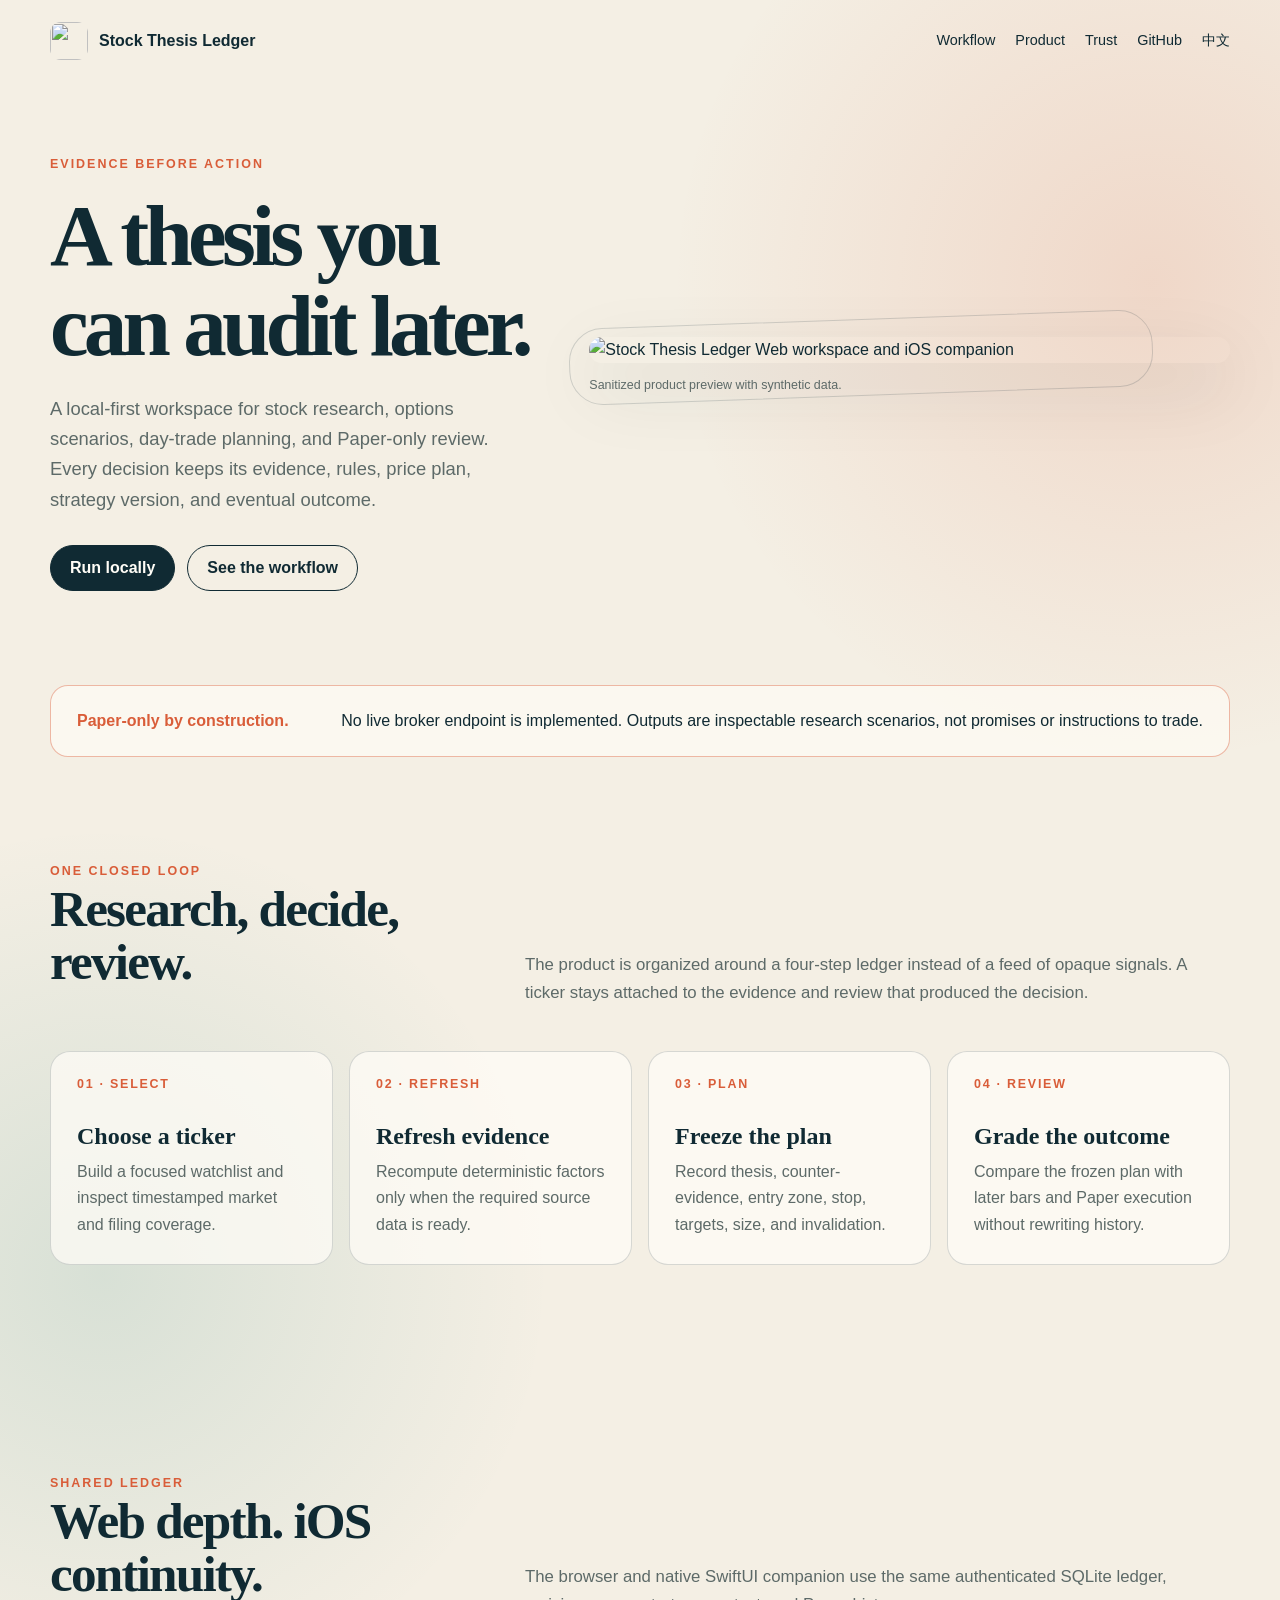
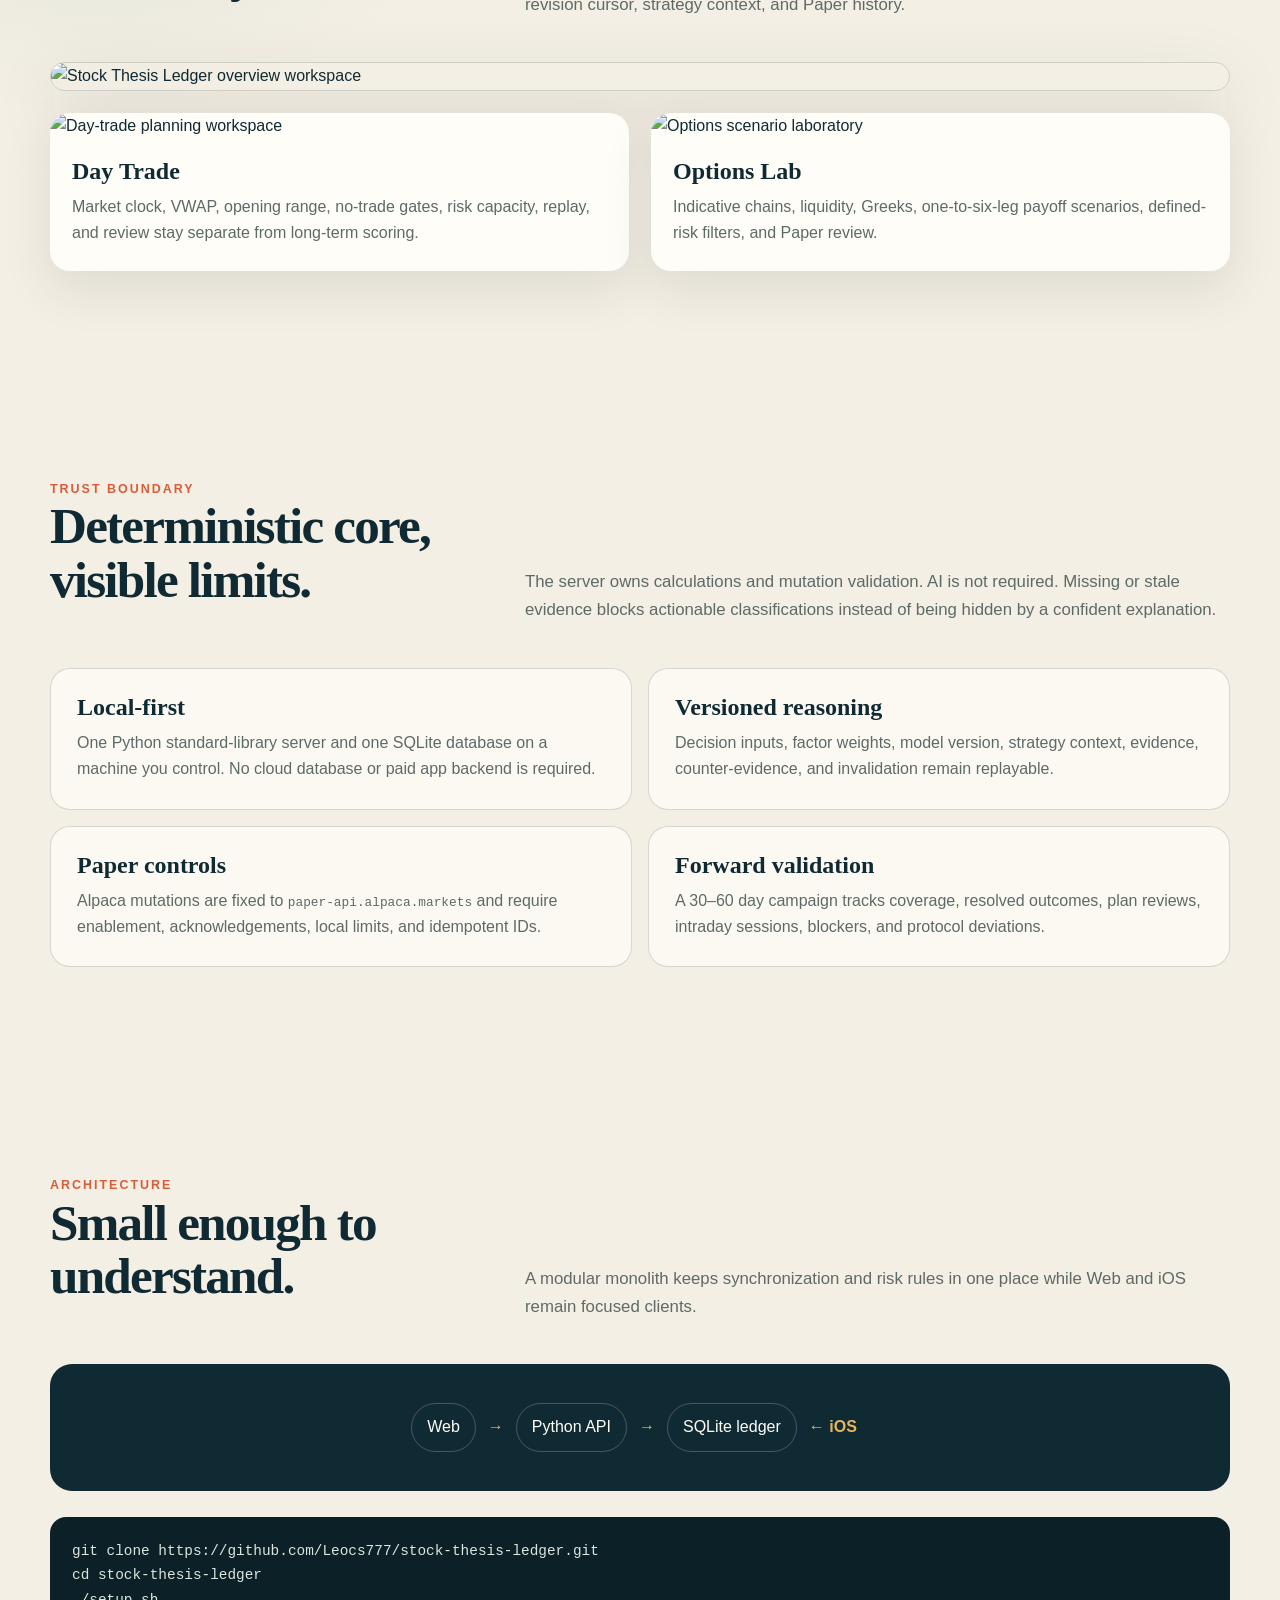
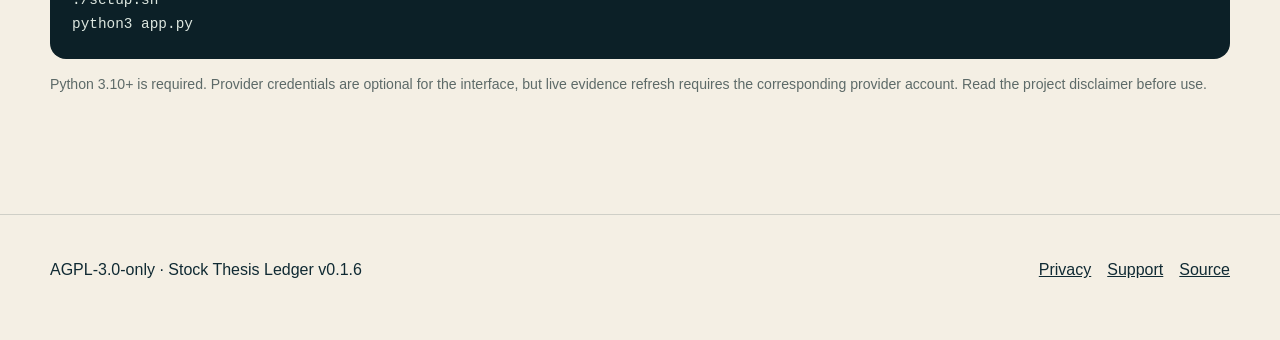
==== site/index.html @ 7fbb30e2 "Publish phase one site and validation toolkit" ====
<!doctype html>
<html lang="en">
<head>
  <meta charset="utf-8">
  <meta name="viewport" content="width=device-width, initial-scale=1">
  <meta name="description" content="Stock Thesis Ledger is a local-first, explainable stock research and Paper-only review workspace for Web and iOS.">
  <title>Stock Thesis Ledger — Evidence before action</title>
  <link rel="icon" href="assets/investor-lab-logo.png">
  <link rel="stylesheet" href="styles.css">
</head>
<body>
  <header class="shell topbar">
    <a class="brand" href="./"><img src="assets/investor-lab-logo.png" alt=""><span>Stock Thesis Ledger</span></a>
    <nav class="nav" aria-label="Primary">
      <a href="#workflow">Workflow</a><a href="#product">Product</a><a href="#trust">Trust</a>
      <a href="https://github.com/Leocs777/stock-thesis-ledger">GitHub</a>
      <a class="language" href="zh-CN/" lang="zh-Hans">中文</a>
    </nav>
  </header>

  <main>
    <section class="shell hero">
      <div class="reveal">
        <div class="eyebrow">Evidence before action</div>
        <h1>A thesis you can audit later.</h1>
        <p class="lede">A local-first workspace for stock research, options scenarios, day-trade planning, and Paper-only review. Every decision keeps its evidence, rules, price plan, strategy version, and eventual outcome.</p>
        <div class="actions">
          <a class="button primary" href="https://github.com/Leocs777/stock-thesis-ledger#quick-start">Run locally</a>
          <a class="button secondary" href="#workflow">See the workflow</a>
        </div>
      </div>
      <div class="hero-visual reveal">
        <img src="assets/github-hero-v1.png" alt="Stock Thesis Ledger Web workspace and iOS companion">
        <p class="caption">Sanitized product preview with synthetic data.</p>
      </div>
    </section>

    <div class="shell paper-banner reveal">
      <strong>Paper-only by construction.</strong>
      <span>No live broker endpoint is implemented. Outputs are inspectable research scenarios, not promises or instructions to trade.</span>
    </div>

    <section class="shell section" id="workflow">
      <div class="section-head reveal"><div><div class="eyebrow">One closed loop</div><h2>Research, decide, review.</h2></div><p>The product is organized around a four-step ledger instead of a feed of opaque signals. A ticker stays attached to the evidence and review that produced the decision.</p></div>
      <div class="workflow">
        <article class="card reveal"><span class="number">01 · SELECT</span><h3>Choose a ticker</h3><p>Build a focused watchlist and inspect timestamped market and filing coverage.</p></article>
        <article class="card reveal"><span class="number">02 · REFRESH</span><h3>Refresh evidence</h3><p>Recompute deterministic factors only when the required source data is ready.</p></article>
        <article class="card reveal"><span class="number">03 · PLAN</span><h3>Freeze the plan</h3><p>Record thesis, counter-evidence, entry zone, stop, targets, size, and invalidation.</p></article>
        <article class="card reveal"><span class="number">04 · REVIEW</span><h3>Grade the outcome</h3><p>Compare the frozen plan with later bars and Paper execution without rewriting history.</p></article>
      </div>
    </section>

    <section class="shell section" id="product">
      <div class="section-head reveal"><div><div class="eyebrow">Shared ledger</div><h2>Web depth. iOS continuity.</h2></div><p>The browser and native SwiftUI companion use the same authenticated SQLite ledger, revision cursor, strategy context, and Paper history.</p></div>
      <div class="product-shot reveal"><img src="assets/web-overview-preview.jpg" alt="Stock Thesis Ledger overview workspace"></div>
      <div class="split-shots">
        <article class="shot reveal"><img src="assets/web-day-trade-preview.jpg" alt="Day-trade planning workspace"><div><h3>Day Trade</h3><p>Market clock, VWAP, opening range, no-trade gates, risk capacity, replay, and review stay separate from long-term scoring.</p></div></article>
        <article class="shot reveal"><img src="assets/web-options-preview.jpg" alt="Options scenario laboratory"><div><h3>Options Lab</h3><p>Indicative chains, liquidity, Greeks, one-to-six-leg payoff scenarios, defined-risk filters, and Paper review.</p></div></article>
      </div>
    </section>

    <section class="shell section" id="trust">
      <div class="section-head reveal"><div><div class="eyebrow">Trust boundary</div><h2>Deterministic core, visible limits.</h2></div><p>The server owns calculations and mutation validation. AI is not required. Missing or stale evidence blocks actionable classifications instead of being hidden by a confident explanation.</p></div>
      <div class="trust-grid">
        <article class="card reveal"><h3>Local-first</h3><p>One Python standard-library server and one SQLite database on a machine you control. No cloud database or paid app backend is required.</p></article>
        <article class="card reveal"><h3>Versioned reasoning</h3><p>Decision inputs, factor weights, model version, strategy context, evidence, counter-evidence, and invalidation remain replayable.</p></article>
        <article class="card reveal"><h3>Paper controls</h3><p>Alpaca mutations are fixed to <code>paper-api.alpaca.markets</code> and require enablement, acknowledgements, local limits, and idempotent IDs.</p></article>
        <article class="card reveal"><h3>Forward validation</h3><p>A 30–60 day campaign tracks coverage, resolved outcomes, plan reviews, intraday sessions, blockers, and protocol deviations.</p></article>
      </div>
    </section>

    <section class="shell section">
      <div class="section-head reveal"><div><div class="eyebrow">Architecture</div><h2>Small enough to understand.</h2></div><p>A modular monolith keeps synchronization and risk rules in one place while Web and iOS remain focused clients.</p></div>
      <div class="architecture reveal"><span>Web</span><b>→</b><span>Python API</span><b>→</b><span>SQLite ledger</span><b>← iOS</b></div>
      <div class="terminal reveal"><pre>git clone https://github.com/Leocs777/stock-thesis-ledger.git
cd stock-thesis-ledger
./setup.sh
python3 app.py</pre></div>
      <p class="fine-print">Python 3.10+ is required. Provider credentials are optional for the interface, but live evidence refresh requires the corresponding provider account. Read the project disclaimer before use.</p>
    </section>
  </main>

  <footer><div class="shell footer-grid"><span>AGPL-3.0-only · Stock Thesis Ledger v0.1.6</span><div class="footer-links"><a href="privacy/">Privacy</a><a href="support/">Support</a><a href="https://github.com/Leocs777/stock-thesis-ledger">Source</a></div></div></footer>
  <script src="site.js"></script>
</body>
</html>
---- site/styles.css ----
:root {
  --paper: #f4efe4;
  --paper-deep: #e9dfcc;
  --ink: #102a33;
  --muted: #5d6a68;
  --line: rgba(16, 42, 51, 0.16);
  --signal: #d95d39;
  --teal: #0b766e;
  --white: #fffdf7;
  --shadow: 0 24px 70px rgba(28, 44, 45, 0.13);
}

* { box-sizing: border-box; }
html { scroll-behavior: smooth; }
body {
  margin: 0;
  color: var(--ink);
  background:
    radial-gradient(circle at 90% 8%, rgba(217, 93, 57, 0.16), transparent 30rem),
    radial-gradient(circle at 8% 36%, rgba(11, 118, 110, 0.12), transparent 28rem),
    var(--paper);
  font-family: "Avenir Next", Avenir, "Gill Sans", sans-serif;
  line-height: 1.65;
}

a { color: inherit; }
img { display: block; max-width: 100%; }
.shell { width: min(1180px, calc(100% - 36px)); margin: 0 auto; }

.topbar {
  display: flex;
  align-items: center;
  justify-content: space-between;
  gap: 24px;
  padding: 22px 0;
}
.brand { display: flex; align-items: center; gap: 11px; font-weight: 750; text-decoration: none; }
.brand img { width: 38px; height: 38px; border-radius: 11px; }
.nav { display: flex; align-items: center; gap: 20px; font-size: 0.9rem; }
.nav a { text-decoration: none; }
.nav a:hover { color: var(--signal); }

.hero {
  display: grid;
  grid-template-columns: 0.86fr 1.14fr;
  gap: 56px;
  align-items: center;
  padding: 72px 0 94px;
}
.eyebrow { color: var(--signal); font-size: 0.78rem; font-weight: 800; letter-spacing: 0.16em; text-transform: uppercase; }
h1, h2, h3 { font-family: "Iowan Old Style", "Palatino Linotype", Palatino, serif; line-height: 1.04; }
h1 { max-width: 680px; margin: 16px 0 22px; font-size: clamp(3rem, 6.8vw, 6rem); letter-spacing: -0.055em; }
h2 { margin: 0 0 18px; font-size: clamp(2.2rem, 4vw, 4rem); letter-spacing: -0.035em; }
h3 { margin: 0 0 10px; font-size: 1.5rem; }
.lede { max-width: 620px; color: var(--muted); font-size: 1.15rem; }
.actions { display: flex; flex-wrap: wrap; gap: 12px; margin-top: 30px; }
.button {
  display: inline-flex;
  align-items: center;
  min-height: 46px;
  padding: 0 19px;
  border: 1px solid var(--ink);
  border-radius: 999px;
  text-decoration: none;
  font-weight: 760;
}
.button.primary { color: var(--white); background: var(--ink); }
.button.primary:hover { background: var(--teal); border-color: var(--teal); }
.button.secondary:hover { color: var(--signal); border-color: var(--signal); }
.hero-visual { position: relative; }
.hero-visual::before {
  position: absolute;
  inset: -18px 12% 18% -20px;
  z-index: -1;
  border: 1px solid var(--line);
  border-radius: 34px;
  content: "";
  transform: rotate(-2deg);
}
.hero-visual img { border-radius: 22px; box-shadow: var(--shadow); }
.caption { margin-top: 12px; color: var(--muted); font-size: 0.78rem; }

.paper-banner {
  display: flex;
  justify-content: space-between;
  gap: 28px;
  padding: 22px 26px;
  border: 1px solid rgba(217, 93, 57, 0.42);
  border-radius: 18px;
  background: rgba(255, 253, 247, 0.62);
}
.paper-banner strong { color: var(--signal); }

.section { padding: 104px 0; }
.section-head { display: grid; grid-template-columns: 0.75fr 1.25fr; gap: 52px; align-items: end; margin-bottom: 44px; }
.section-head p { max-width: 700px; margin: 0; color: var(--muted); font-size: 1.05rem; }
.workflow, .feature-grid, .trust-grid { display: grid; gap: 16px; }
.workflow { grid-template-columns: repeat(4, 1fr); }
.feature-grid { grid-template-columns: repeat(3, 1fr); }
.trust-grid { grid-template-columns: repeat(2, 1fr); }
.card {
  position: relative;
  padding: 26px;
  overflow: hidden;
  border: 1px solid var(--line);
  border-radius: 20px;
  background: rgba(255, 253, 247, 0.72);
}
.card .number { display: block; margin-bottom: 34px; color: var(--signal); font: 700 0.78rem/1 "Avenir Next", sans-serif; letter-spacing: 0.14em; }
.card p { margin: 0; color: var(--muted); }
.card code { font-size: 0.8rem; }

.product-shot { margin-top: 28px; overflow: hidden; border: 1px solid var(--line); border-radius: 24px; box-shadow: var(--shadow); }
.product-shot img { width: 100%; }
.split-shots { display: grid; grid-template-columns: repeat(2, 1fr); gap: 22px; margin-top: 22px; }
.shot { overflow: hidden; border-radius: 20px; background: var(--white); box-shadow: 0 18px 50px rgba(28, 44, 45, 0.1); }
.shot div { padding: 20px 22px 24px; }
.shot p { margin: 0; color: var(--muted); }

.architecture {
  display: grid;
  grid-template-columns: repeat(7, auto);
  gap: 12px;
  align-items: center;
  justify-content: center;
  padding: 38px 20px;
  border: 1px solid var(--line);
  border-radius: 22px;
  background: var(--ink);
  color: var(--white);
}
.architecture span { padding: 10px 15px; border: 1px solid rgba(255,255,255,.22); border-radius: 999px; text-align: center; }
.architecture b { color: #e8b55d; }

.terminal { margin-top: 26px; padding: 22px; overflow-x: auto; border-radius: 16px; background: #0c2027; color: #dce6df; }
.terminal pre { margin: 0; font: 0.9rem/1.7 ui-monospace, SFMono-Regular, Menlo, monospace; }
.fine-print { color: var(--muted); font-size: 0.88rem; }
.legal { max-width: 840px; padding: 64px 0 100px; }
.legal h1 { font-size: clamp(2.8rem, 6vw, 5.4rem); }
.legal h2 { margin-top: 50px; font-size: 2rem; }
.legal p, .legal li { color: #344a4d; }
.legal .stamp { padding-bottom: 22px; border-bottom: 1px solid var(--line); color: var(--muted); }

footer { padding: 42px 0 56px; border-top: 1px solid var(--line); }
.footer-grid { display: flex; justify-content: space-between; gap: 28px; }
.footer-links { display: flex; flex-wrap: wrap; gap: 16px; }
.reveal { opacity: 0; transform: translateY(16px); transition: opacity .65s ease, transform .65s ease; }
.reveal.visible { opacity: 1; transform: none; }

@media (prefers-reduced-motion: reduce) {
  html { scroll-behavior: auto; }
  .reveal { opacity: 1; transform: none; transition: none; }
}
@media (max-width: 900px) {
  .hero, .section-head { grid-template-columns: 1fr; }
  .hero { padding-top: 38px; }
  .workflow { grid-template-columns: repeat(2, 1fr); }
  .feature-grid { grid-template-columns: 1fr 1fr; }
  .architecture { grid-template-columns: 1fr; }
  .architecture b { transform: rotate(90deg); }
}
@media (max-width: 620px) {
  .shell { width: min(100% - 24px, 1180px); }
  .nav a:not(.language) { display: none; }
  h1 { font-size: 3.35rem; }
  .hero { gap: 38px; padding-bottom: 68px; }
  .section { padding: 72px 0; }
  .workflow, .feature-grid, .trust-grid, .split-shots { grid-template-columns: 1fr; }
  .paper-banner, .footer-grid { flex-direction: column; }
}
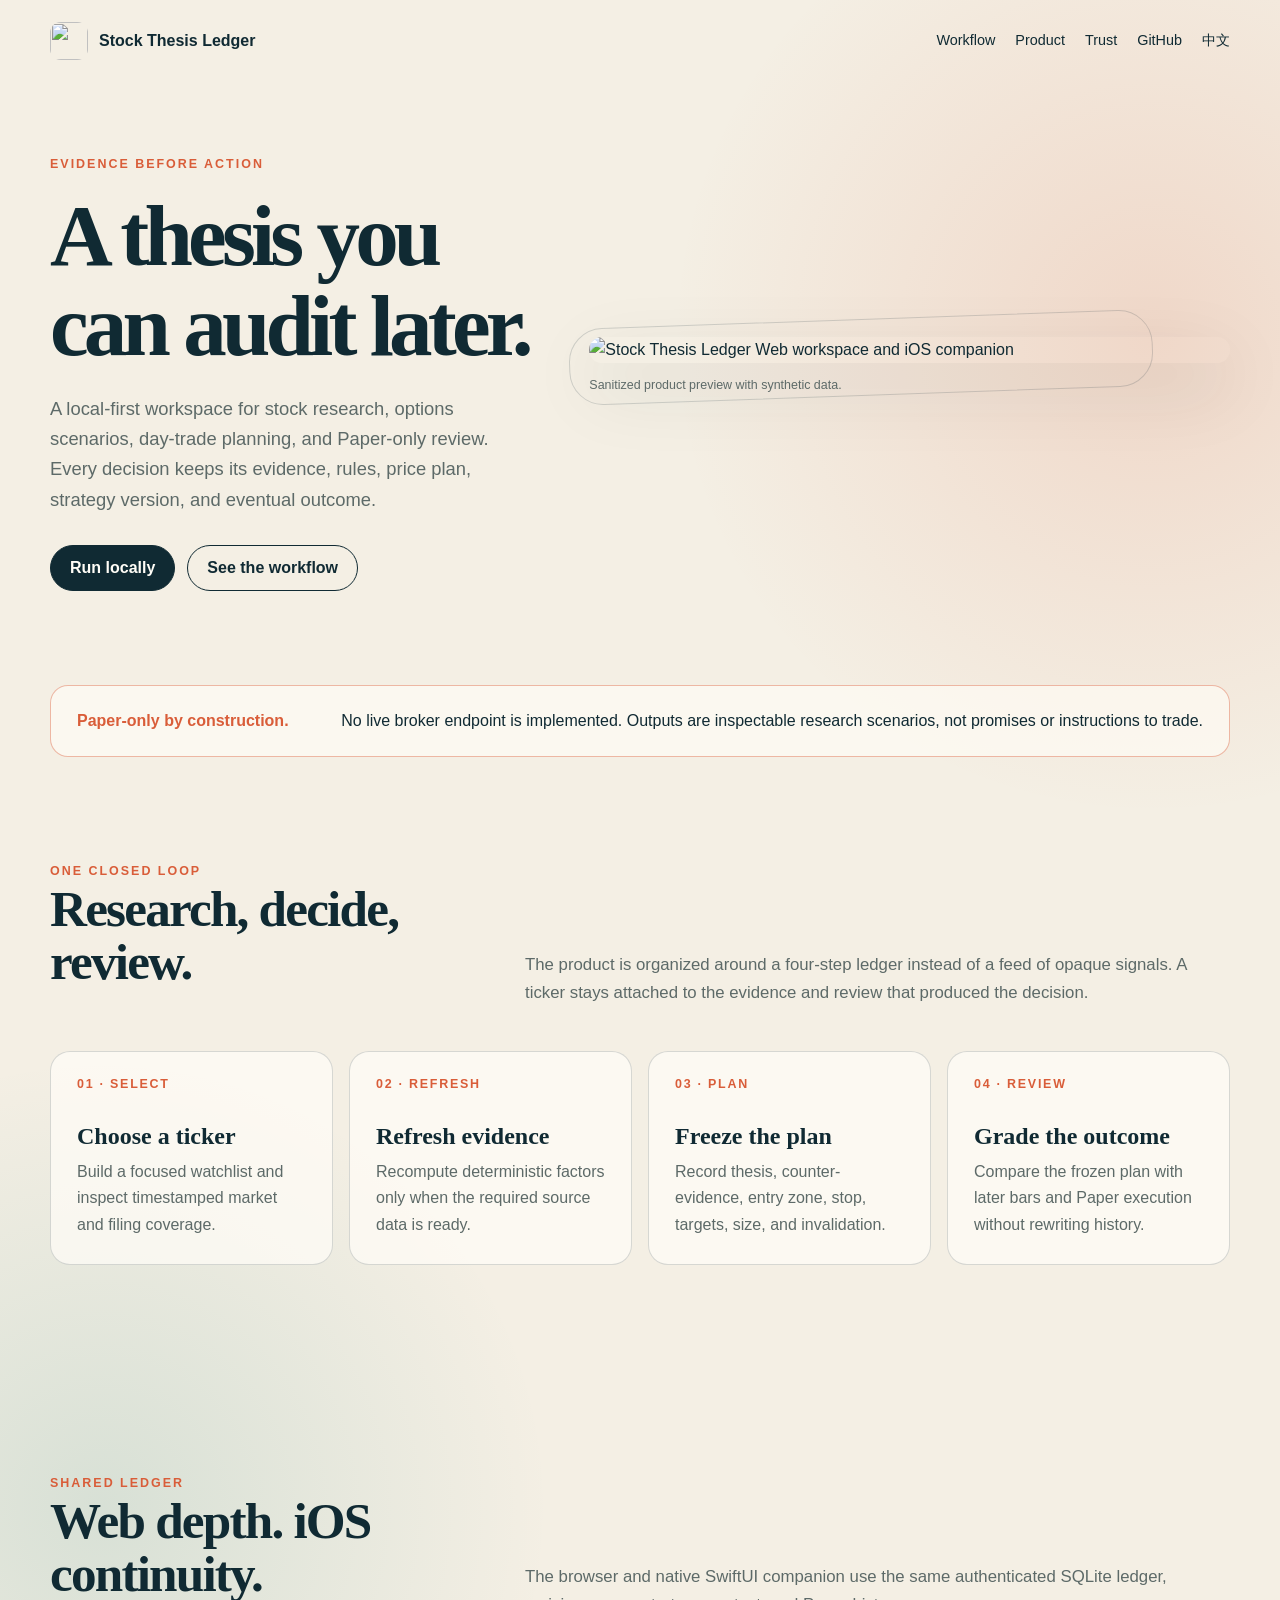
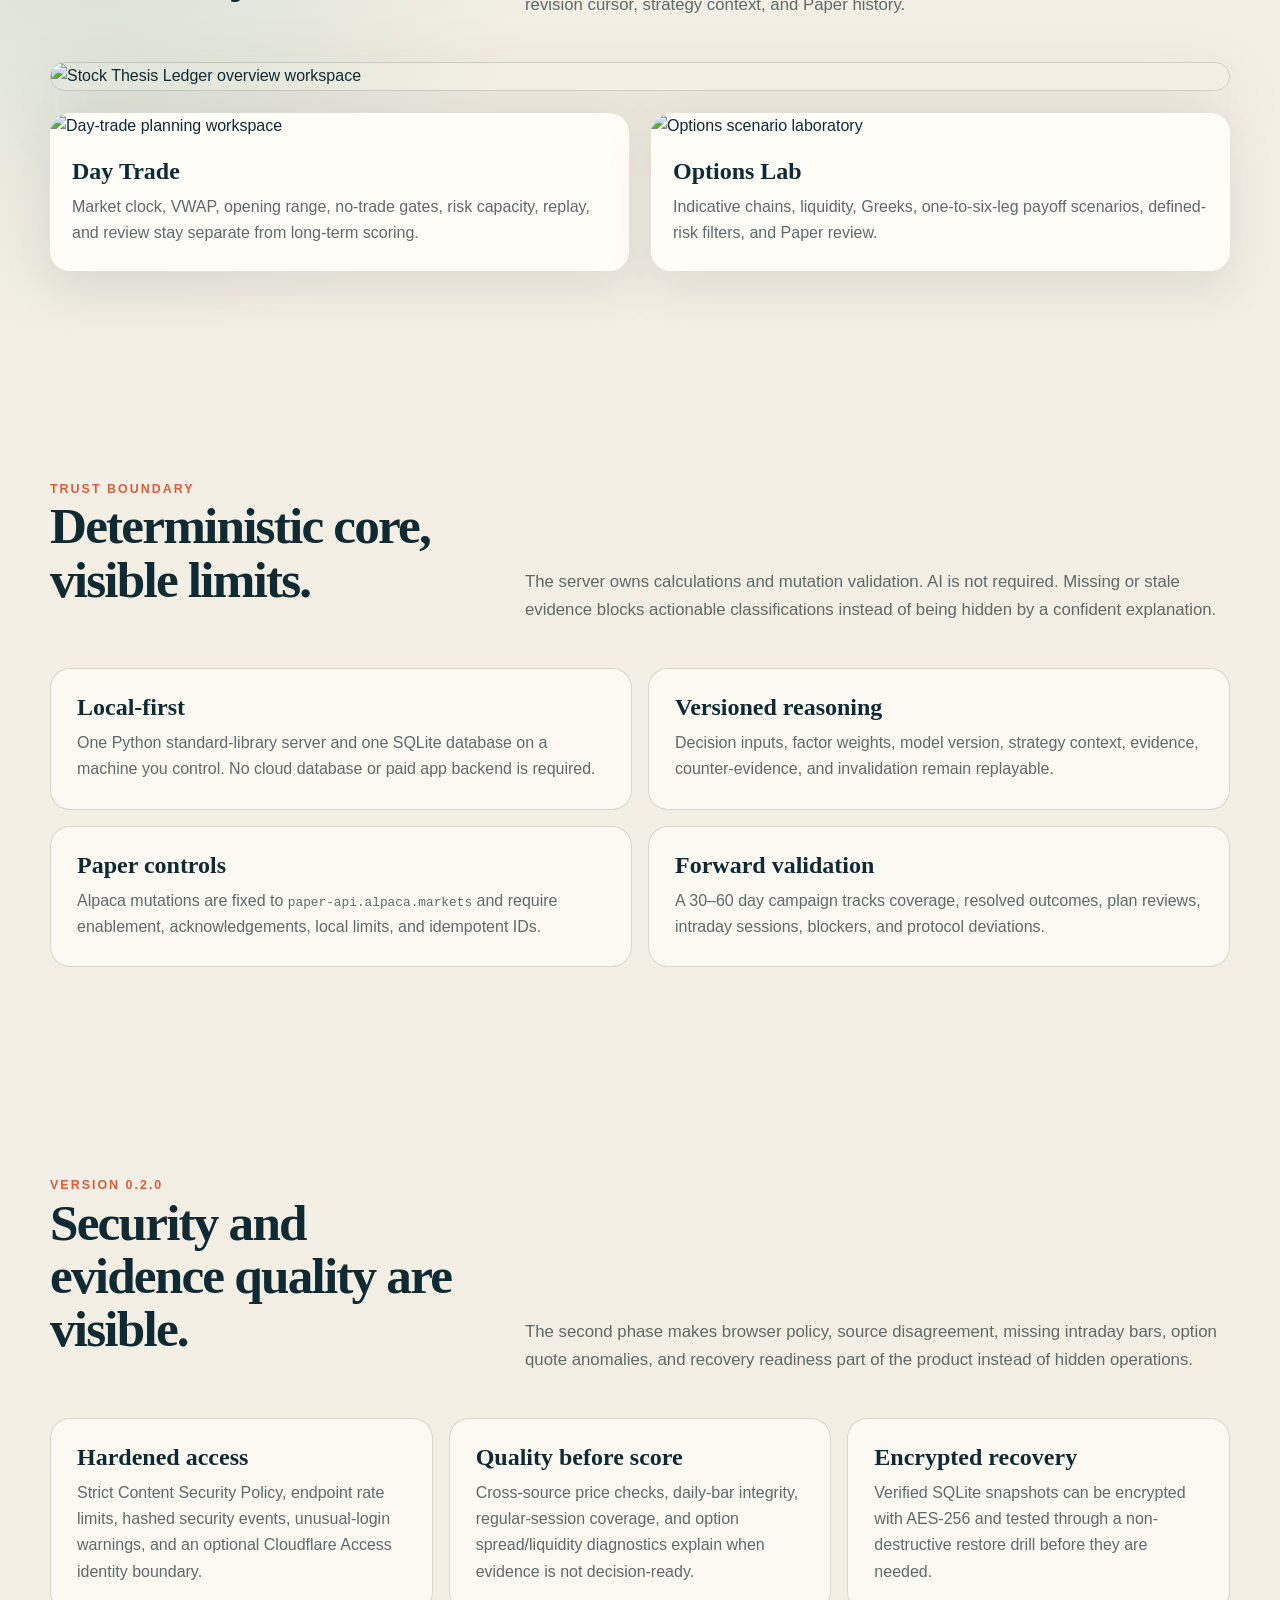
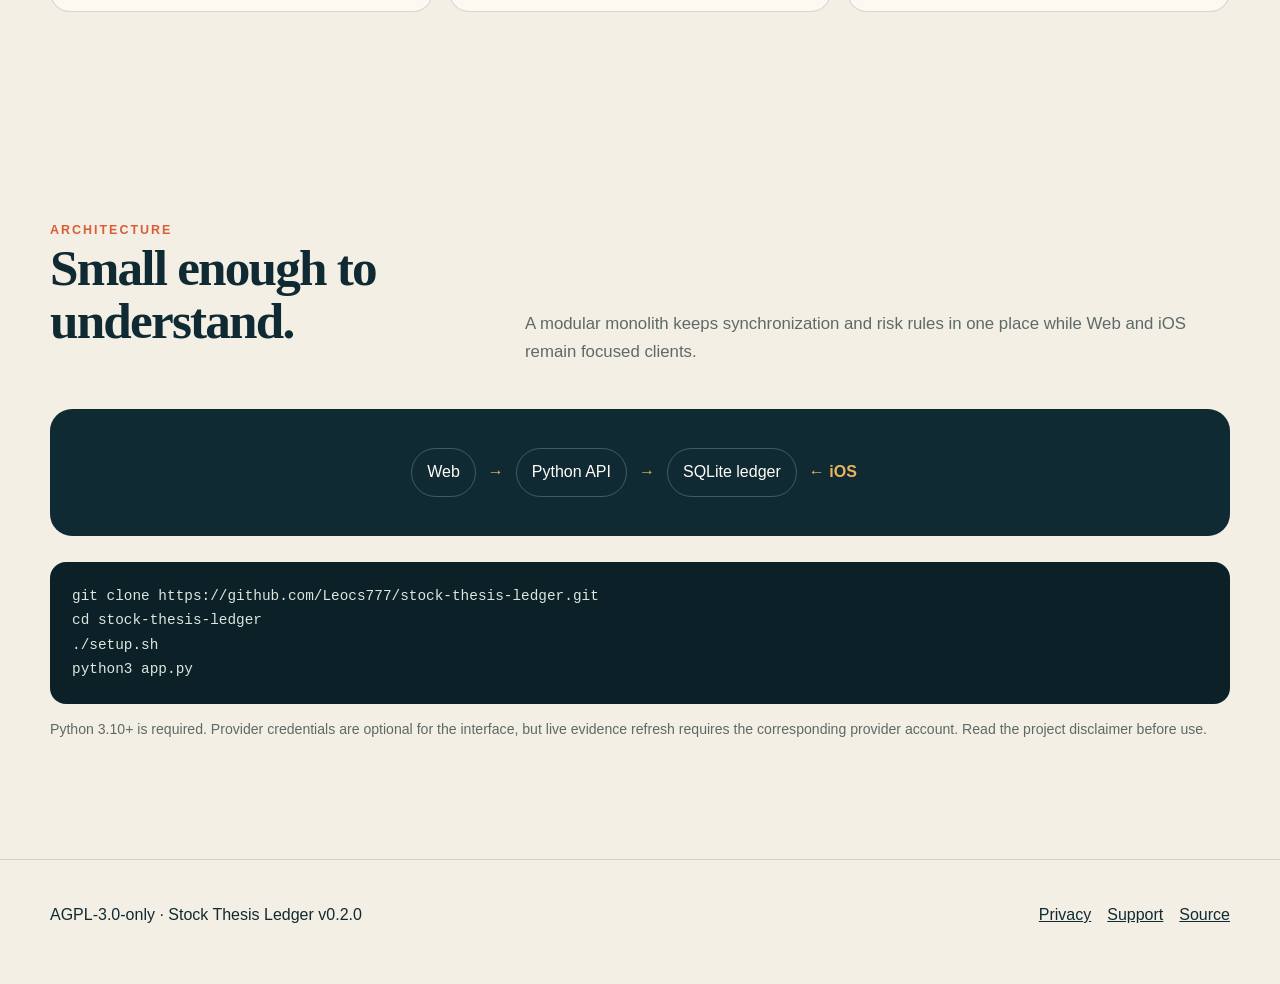
==== commit 8ae416a1: "Update v0.2.0 project pages" ====
--- a/site/index.html
+++ b/site/index.html
@@ -70,6 +70,15 @@
     </section>
 
     <section class="shell section">
+      <div class="section-head reveal"><div><div class="eyebrow">Version 0.2.0</div><h2>Security and evidence quality are visible.</h2></div><p>The second phase makes browser policy, source disagreement, missing intraday bars, option quote anomalies, and recovery readiness part of the product instead of hidden operations.</p></div>
+      <div class="feature-grid">
+        <article class="card reveal"><h3>Hardened access</h3><p>Strict Content Security Policy, endpoint rate limits, hashed security events, unusual-login warnings, and an optional Cloudflare Access identity boundary.</p></article>
+        <article class="card reveal"><h3>Quality before score</h3><p>Cross-source price checks, daily-bar integrity, regular-session coverage, and option spread/liquidity diagnostics explain when evidence is not decision-ready.</p></article>
+        <article class="card reveal"><h3>Encrypted recovery</h3><p>Verified SQLite snapshots can be encrypted with AES-256 and tested through a non-destructive restore drill before they are needed.</p></article>
+      </div>
+    </section>
+
+    <section class="shell section">
       <div class="section-head reveal"><div><div class="eyebrow">Architecture</div><h2>Small enough to understand.</h2></div><p>A modular monolith keeps synchronization and risk rules in one place while Web and iOS remain focused clients.</p></div>
       <div class="architecture reveal"><span>Web</span><b>→</b><span>Python API</span><b>→</b><span>SQLite ledger</span><b>← iOS</b></div>
       <div class="terminal reveal"><pre>git clone https://github.com/Leocs777/stock-thesis-ledger.git
@@ -80,7 +89,7 @@
     </section>
   </main>
 
-  <footer><div class="shell footer-grid"><span>AGPL-3.0-only · Stock Thesis Ledger v0.1.6</span><div class="footer-links"><a href="privacy/">Privacy</a><a href="support/">Support</a><a href="https://github.com/Leocs777/stock-thesis-ledger">Source</a></div></div></footer>
+  <footer><div class="shell footer-grid"><span>AGPL-3.0-only · Stock Thesis Ledger v0.2.0</span><div class="footer-links"><a href="privacy/">Privacy</a><a href="support/">Support</a><a href="https://github.com/Leocs777/stock-thesis-ledger">Source</a></div></div></footer>
   <script src="site.js"></script>
 </body>
 </html>
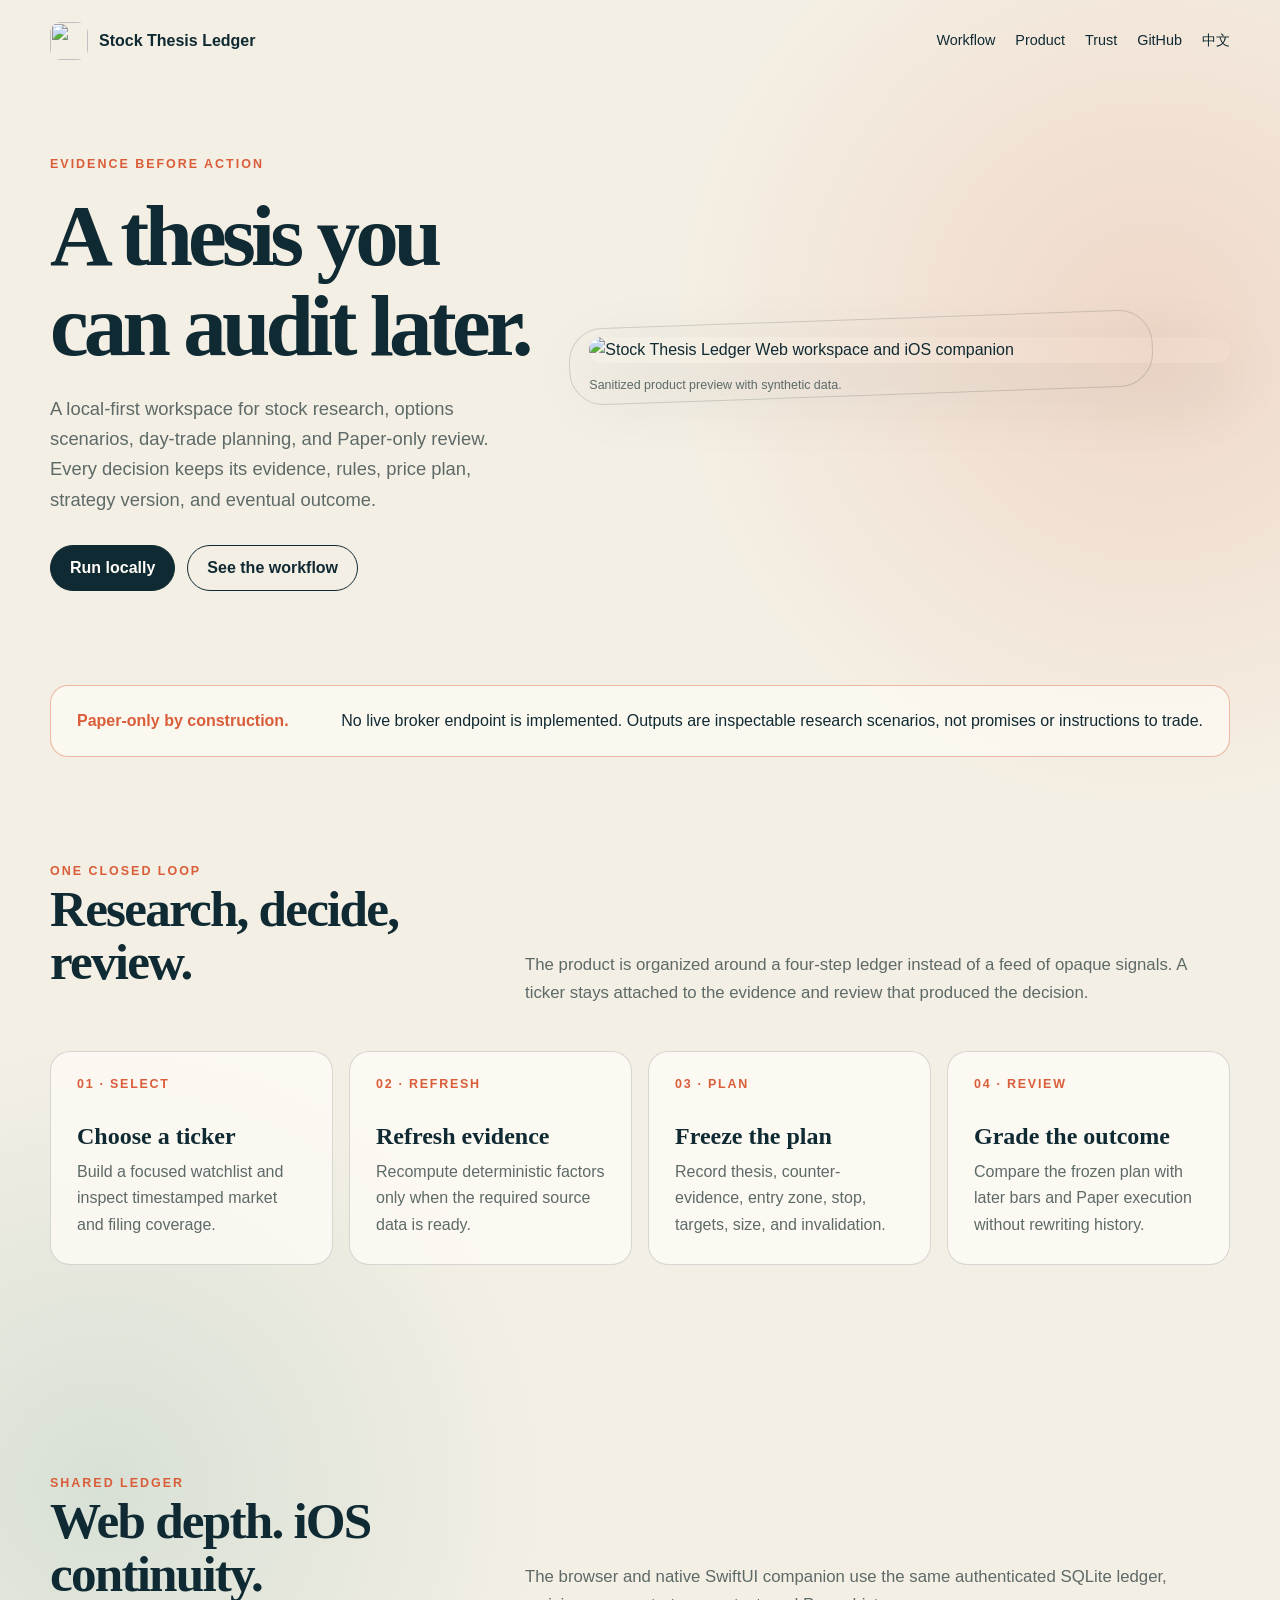
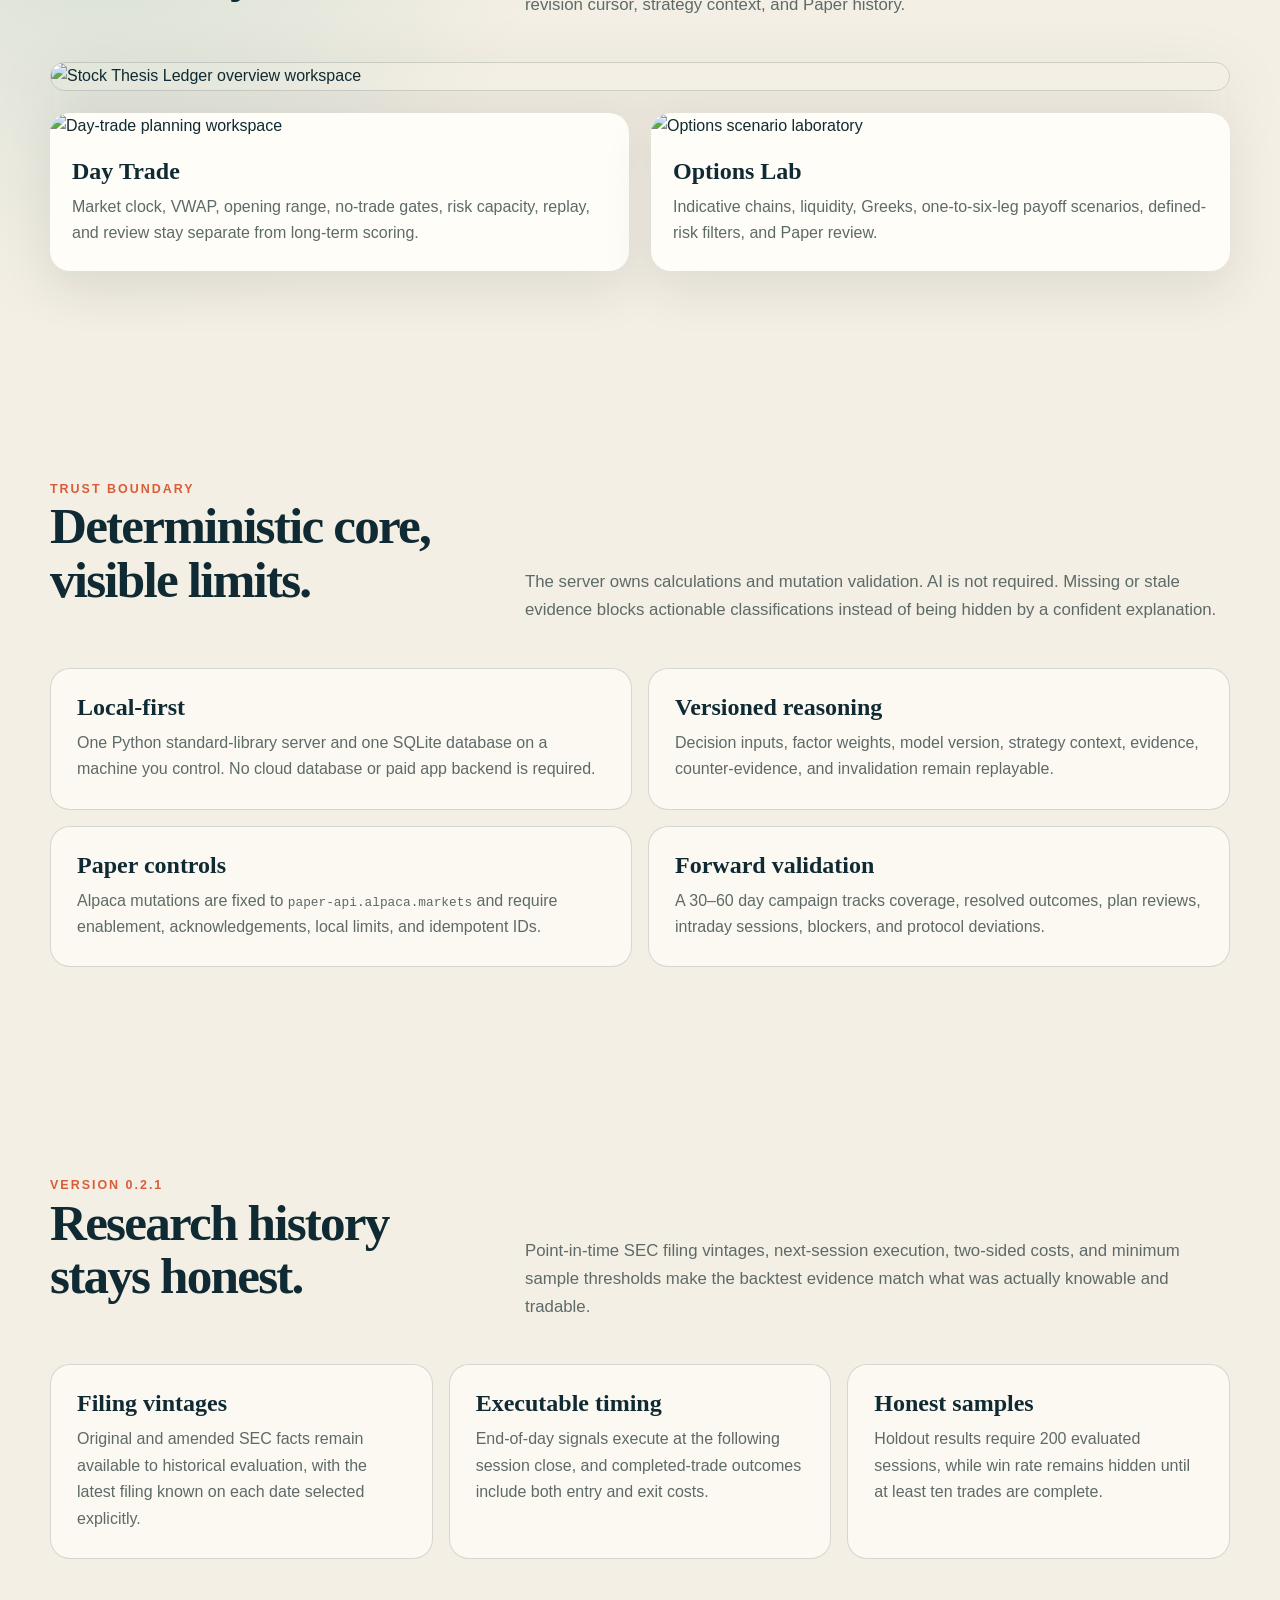
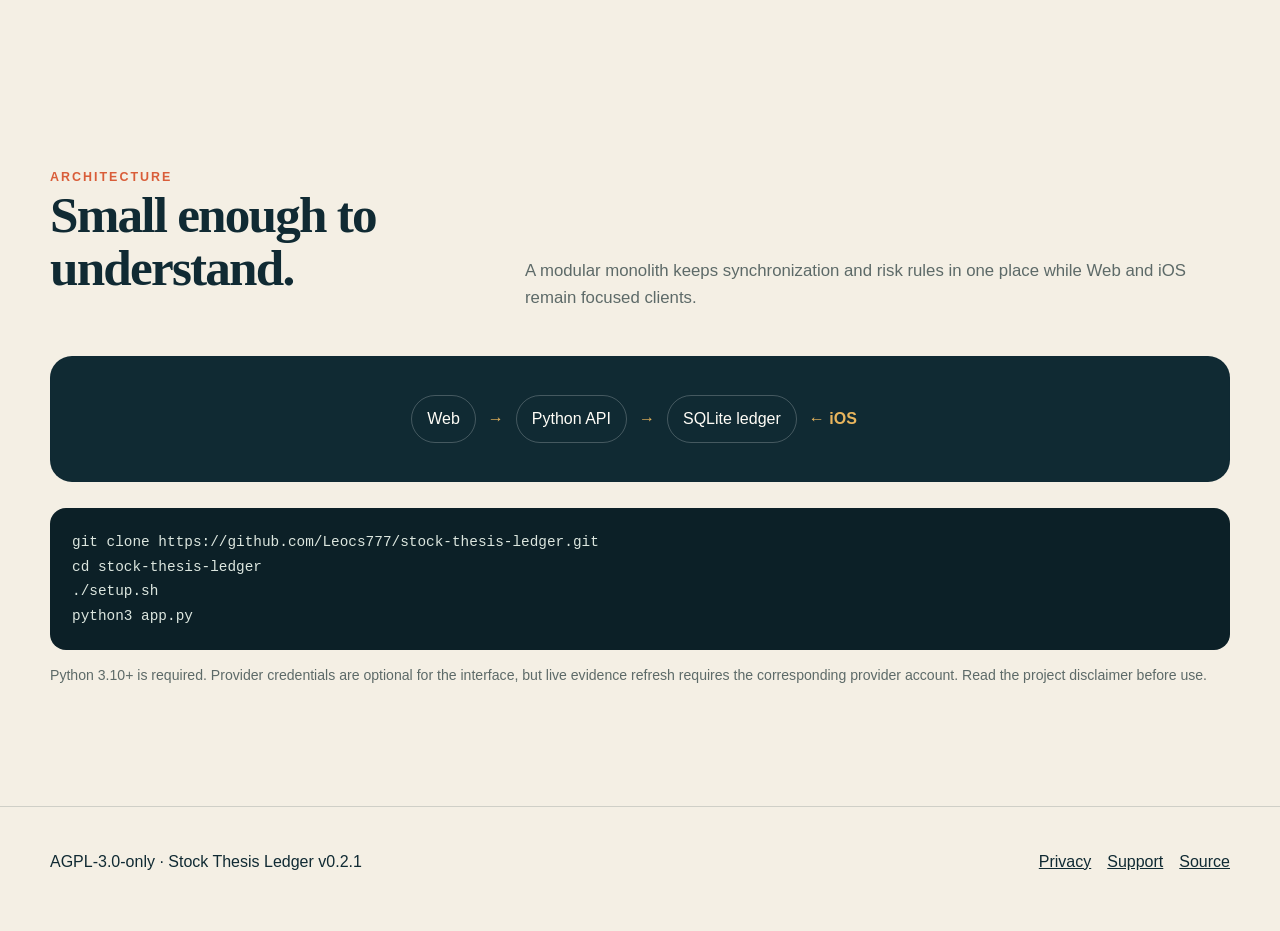
==== commit 70af437e: "Release v0.2.1 and improve project presentation" ====
--- a/site/index.html
+++ b/site/index.html
@@ -4,7 +4,17 @@
   <meta charset="utf-8">
   <meta name="viewport" content="width=device-width, initial-scale=1">
   <meta name="description" content="Stock Thesis Ledger is a local-first, explainable stock research and Paper-only review workspace for Web and iOS.">
+  <meta property="og:type" content="website">
+  <meta property="og:title" content="Stock Thesis Ledger — Evidence before action">
+  <meta property="og:description" content="A local-first, explainable stock research and Paper-only review workspace for Web and iOS.">
+  <meta property="og:image" content="https://leocs777.github.io/stock-thesis-ledger/assets/github-hero-v1.png">
+  <meta property="og:url" content="https://leocs777.github.io/stock-thesis-ledger/">
+  <meta name="twitter:card" content="summary_large_image">
   <title>Stock Thesis Ledger — Evidence before action</title>
+  <link rel="canonical" href="https://leocs777.github.io/stock-thesis-ledger/">
+  <link rel="alternate" hreflang="en" href="https://leocs777.github.io/stock-thesis-ledger/">
+  <link rel="alternate" hreflang="zh-Hans" href="https://leocs777.github.io/stock-thesis-ledger/zh-CN/">
+  <link rel="alternate" hreflang="x-default" href="https://leocs777.github.io/stock-thesis-ledger/">
   <link rel="icon" href="assets/investor-lab-logo.png">
   <link rel="stylesheet" href="styles.css">
 </head>
@@ -70,11 +80,11 @@
     </section>
 
     <section class="shell section">
-      <div class="section-head reveal"><div><div class="eyebrow">Version 0.2.0</div><h2>Security and evidence quality are visible.</h2></div><p>The second phase makes browser policy, source disagreement, missing intraday bars, option quote anomalies, and recovery readiness part of the product instead of hidden operations.</p></div>
+      <div class="section-head reveal"><div><div class="eyebrow">Version 0.2.1</div><h2>Research history stays honest.</h2></div><p>Point-in-time SEC filing vintages, next-session execution, two-sided costs, and minimum sample thresholds make the backtest evidence match what was actually knowable and tradable.</p></div>
       <div class="feature-grid">
-        <article class="card reveal"><h3>Hardened access</h3><p>Strict Content Security Policy, endpoint rate limits, hashed security events, unusual-login warnings, and an optional Cloudflare Access identity boundary.</p></article>
-        <article class="card reveal"><h3>Quality before score</h3><p>Cross-source price checks, daily-bar integrity, regular-session coverage, and option spread/liquidity diagnostics explain when evidence is not decision-ready.</p></article>
-        <article class="card reveal"><h3>Encrypted recovery</h3><p>Verified SQLite snapshots can be encrypted with AES-256 and tested through a non-destructive restore drill before they are needed.</p></article>
+        <article class="card reveal"><h3>Filing vintages</h3><p>Original and amended SEC facts remain available to historical evaluation, with the latest filing known on each date selected explicitly.</p></article>
+        <article class="card reveal"><h3>Executable timing</h3><p>End-of-day signals execute at the following session close, and completed-trade outcomes include both entry and exit costs.</p></article>
+        <article class="card reveal"><h3>Honest samples</h3><p>Holdout results require 200 evaluated sessions, while win rate remains hidden until at least ten trades are complete.</p></article>
       </div>
     </section>
 
@@ -89,7 +99,7 @@
     </section>
   </main>
 
-  <footer><div class="shell footer-grid"><span>AGPL-3.0-only · Stock Thesis Ledger v0.2.0</span><div class="footer-links"><a href="privacy/">Privacy</a><a href="support/">Support</a><a href="https://github.com/Leocs777/stock-thesis-ledger">Source</a></div></div></footer>
+  <footer><div class="shell footer-grid"><span>AGPL-3.0-only · Stock Thesis Ledger v0.2.1</span><div class="footer-links"><a href="privacy/">Privacy</a><a href="support/">Support</a><a href="https://github.com/Leocs777/stock-thesis-ledger">Source</a></div></div></footer>
   <script src="site.js"></script>
 </body>
 </html>
